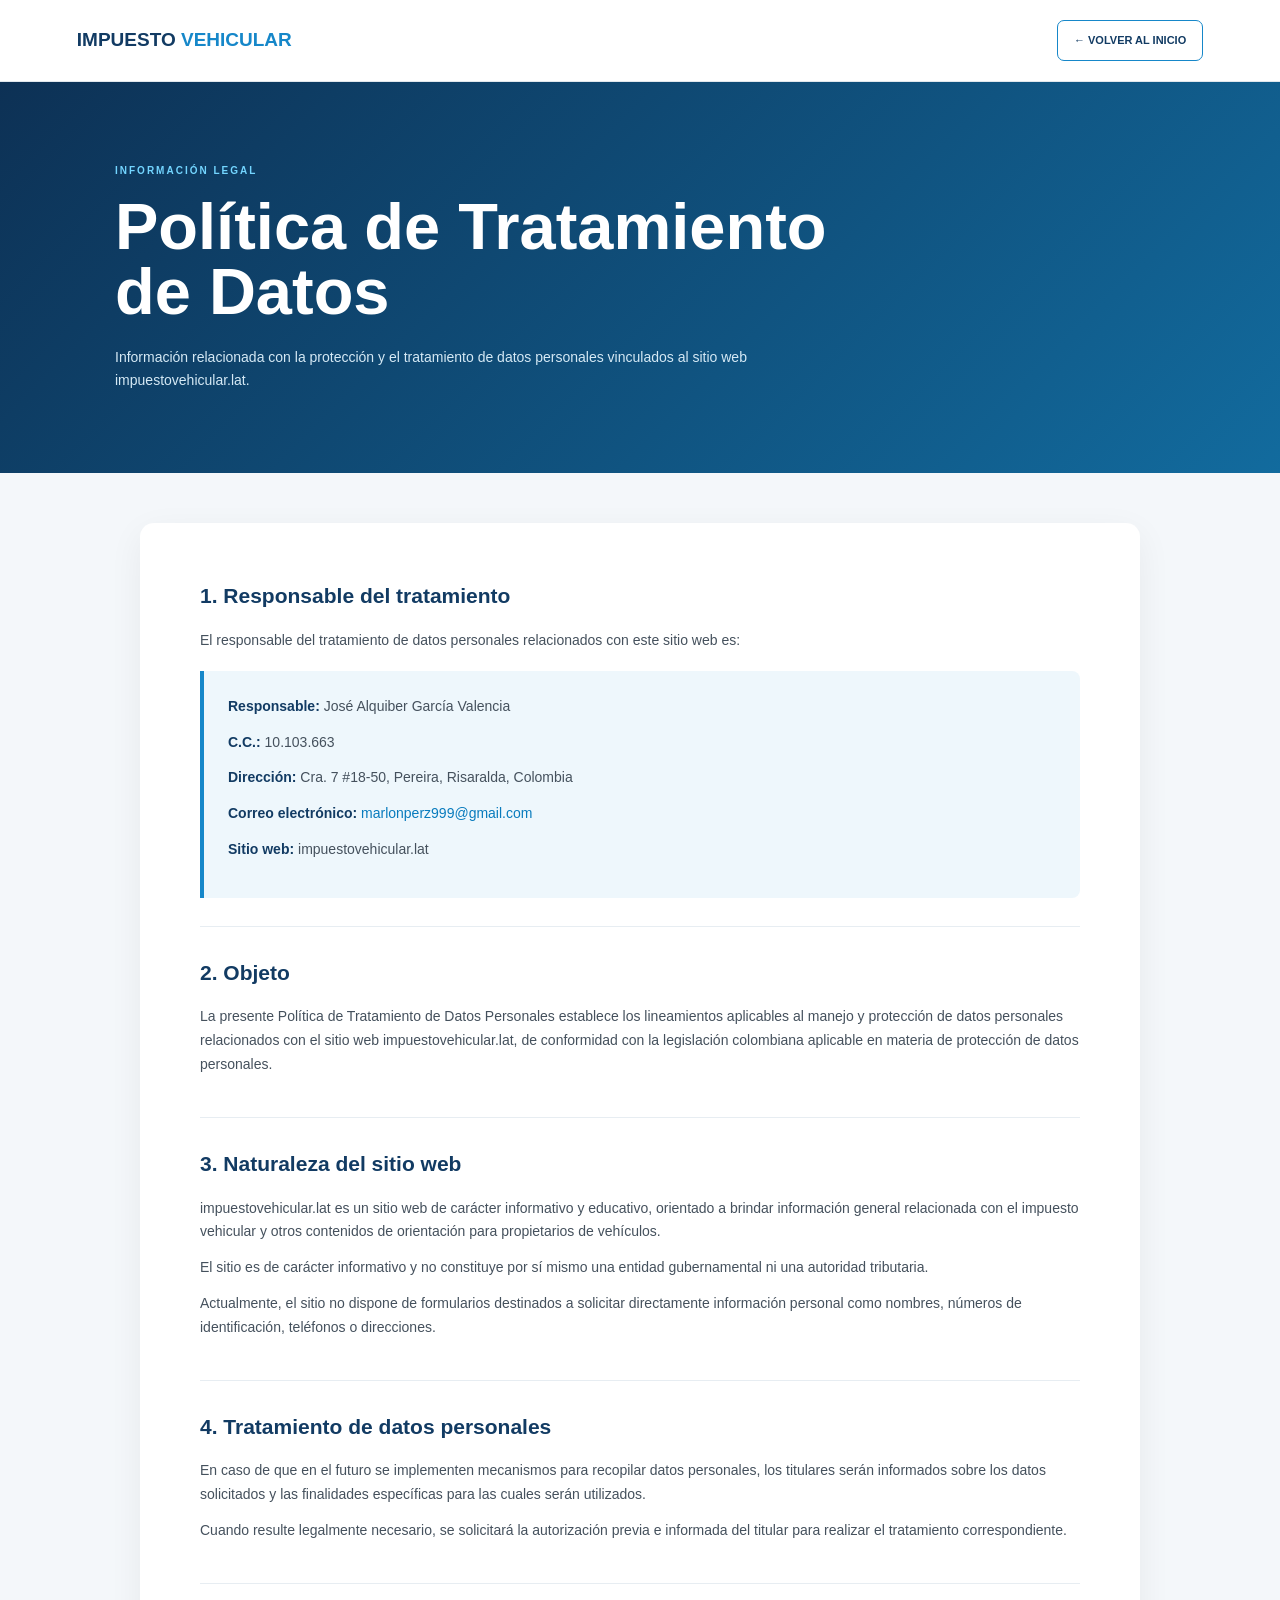
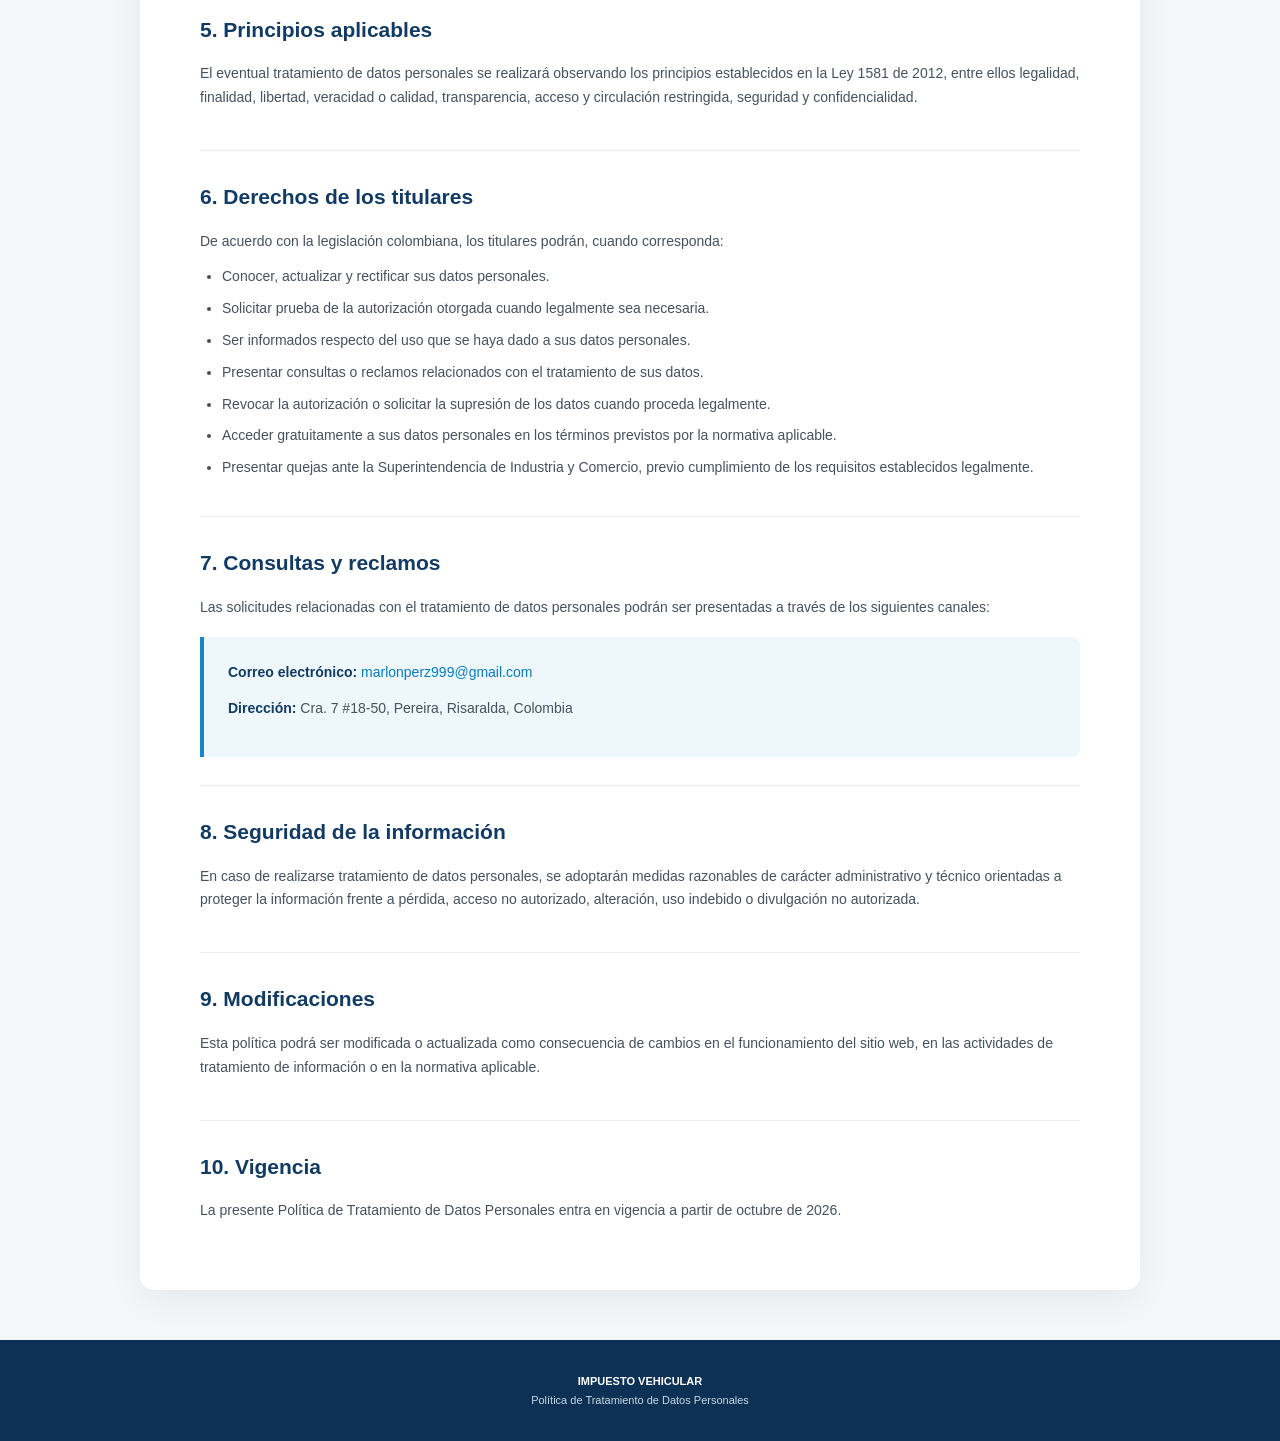
==== politica-datos.html @ c3d40e27 "Add files via upload" ====
<!DOCTYPE html>
<html lang="es">
<head>
    <meta charset="UTF-8">
    <meta name="viewport" content="width=device-width, initial-scale=1.0">

    <title>Política de Tratamiento de Datos | Impuesto Vehicular</title>

    <style>
        * {
            margin: 0;
            padding: 0;
            box-sizing: border-box;
        }

        body {
            font-family: Arial, Helvetica, sans-serif;
            background: #f4f7fa;
            color: #45515d;
            line-height: 1.7;
        }

        .header {
            background: #ffffff;
            border-bottom: 1px solid #e1e7ec;
            padding: 20px 6%;
            display: flex;
            justify-content: space-between;
            align-items: center;
        }

        .brand {
            font-size: 19px;
            font-weight: 800;
            color: #123b63;
            text-decoration: none;
        }

        .brand span {
            color: #1687c9;
        }

        .volver {
            text-decoration: none;
            color: #123b63;
            border: 1px solid #1687c9;
            padding: 10px 16px;
            border-radius: 7px;
            font-size: 11px;
            font-weight: 700;
        }

        .volver:hover {
            background: #1687c9;
            color: #ffffff;
        }

        .hero {
            background: linear-gradient(135deg, #0d3155, #126b9e);
            color: #ffffff;
            padding: 80px 6%;
        }

        .hero-inner {
            max-width: 1050px;
            margin: auto;
        }

        .hero span {
            display: block;
            color: #73d5ff;
            font-size: 10px;
            font-weight: 800;
            letter-spacing: 2px;
            margin-bottom: 15px;
        }

        .hero h1 {
            font-size: clamp(38px, 6vw, 65px);
            line-height: 1;
            max-width: 800px;
        }

        .hero p {
            max-width: 650px;
            margin-top: 22px;
            color: #d5e9f5;
            font-size: 14px;
        }

        .contenido {
            max-width: 1000px;
            width: calc(100% - 40px);
            margin: 50px auto;
            background: #ffffff;
            border-radius: 14px;
            padding: 55px 60px;
            box-shadow: 0 10px 35px rgba(0, 0, 0, .06);
        }

        .seccion {
            padding: 28px 0;
            border-bottom: 1px solid #e7edf2;
        }

        .seccion:first-child {
            padding-top: 0;
        }

        .seccion:last-child {
            border-bottom: none;
            padding-bottom: 0;
        }

        .seccion h2 {
            color: #123b63;
            font-size: 21px;
            margin-bottom: 15px;
        }

        .seccion p {
            font-size: 14px;
            margin-bottom: 12px;
        }

        .seccion ul {
            padding-left: 22px;
            margin-top: 12px;
        }

        .seccion li {
            margin-bottom: 8px;
            font-size: 14px;
        }

        .datos {
            background: #eef7fc;
            border-left: 4px solid #1687c9;
            padding: 24px;
            margin-top: 18px;
            border-radius: 0 8px 8px 0;
        }

        .datos strong {
            color: #123b63;
        }

        .datos a {
            color: #087bbd;
            text-decoration: none;
        }

        .footer {
            background: #0d3155;
            color: #c5d8e5;
            text-align: center;
            padding: 32px 20px;
            font-size: 11px;
        }

        .footer strong {
            color: #ffffff;
        }

        @media (max-width: 700px) {
            .header {
                padding: 15px 20px;
            }

            .brand {
                font-size: 15px;
            }

            .volver {
                font-size: 9px;
                padding: 9px 11px;
            }

            .hero {
                padding: 60px 25px;
            }

            .hero h1 {
                font-size: 38px;
            }

            .contenido {
                margin: 30px auto;
                padding: 32px 24px;
            }

            .seccion h2 {
                font-size: 18px;
            }

            .seccion p,
            .seccion li {
                font-size: 13px;
            }
        }
    </style>
</head>

<body>

<header class="header">
    <a href="index.html" class="brand">
        IMPUESTO <span>VEHICULAR</span>
    </a>

    <a href="index.html" class="volver">
        ← VOLVER AL INICIO
    </a>
</header>


<section class="hero">
    <div class="hero-inner">
        <span>INFORMACIÓN LEGAL</span>

        <h1>Política de Tratamiento de Datos</h1>

        <p>
            Información relacionada con la protección y el tratamiento
            de datos personales vinculados al sitio web impuestovehicular.lat.
        </p>
    </div>
</section>


<main class="contenido">

    <section class="seccion">
        <h2>1. Responsable del tratamiento</h2>

        <p>
            El responsable del tratamiento de datos personales relacionados
            con este sitio web es:
        </p>

        <div class="datos">
            <p><strong>Responsable:</strong> José Alquiber García Valencia</p>

            <p><strong>C.C.:</strong> 10.103.663</p>

            <p>
                <strong>Dirección:</strong>
                Cra. 7 #18-50, Pereira, Risaralda, Colombia
            </p>

            <p>
                <strong>Correo electrónico:</strong>
                <a href="mailto:marlonperz999@gmail.com">
                    marlonperz999@gmail.com
                </a>
            </p>

            <p>
                <strong>Sitio web:</strong>
                impuestovehicular.lat
            </p>
        </div>
    </section>


    <section class="seccion">
        <h2>2. Objeto</h2>

        <p>
            La presente Política de Tratamiento de Datos Personales establece
            los lineamientos aplicables al manejo y protección de datos
            personales relacionados con el sitio web impuestovehicular.lat,
            de conformidad con la legislación colombiana aplicable en materia
            de protección de datos personales.
        </p>
    </section>


    <section class="seccion">
        <h2>3. Naturaleza del sitio web</h2>

        <p>
            impuestovehicular.lat es un sitio web de carácter informativo
            y educativo, orientado a brindar información general relacionada
            con el impuesto vehicular y otros contenidos de orientación
            para propietarios de vehículos.
        </p>

        <p>
            El sitio es de carácter informativo y no constituye por sí mismo
            una entidad gubernamental ni una autoridad tributaria.
        </p>

        <p>
            Actualmente, el sitio no dispone de formularios destinados a
            solicitar directamente información personal como nombres,
            números de identificación, teléfonos o direcciones.
        </p>
    </section>


    <section class="seccion">
        <h2>4. Tratamiento de datos personales</h2>

        <p>
            En caso de que en el futuro se implementen mecanismos para
            recopilar datos personales, los titulares serán informados sobre
            los datos solicitados y las finalidades específicas para las
            cuales serán utilizados.
        </p>

        <p>
            Cuando resulte legalmente necesario, se solicitará la autorización
            previa e informada del titular para realizar el tratamiento
            correspondiente.
        </p>
    </section>


    <section class="seccion">
        <h2>5. Principios aplicables</h2>

        <p>
            El eventual tratamiento de datos personales se realizará
            observando los principios establecidos en la Ley 1581 de 2012,
            entre ellos legalidad, finalidad, libertad, veracidad o calidad,
            transparencia, acceso y circulación restringida, seguridad
            y confidencialidad.
        </p>
    </section>


    <section class="seccion">
        <h2>6. Derechos de los titulares</h2>

        <p>
            De acuerdo con la legislación colombiana, los titulares podrán,
            cuando corresponda:
        </p>

        <ul>
            <li>Conocer, actualizar y rectificar sus datos personales.</li>

            <li>
                Solicitar prueba de la autorización otorgada cuando
                legalmente sea necesaria.
            </li>

            <li>
                Ser informados respecto del uso que se haya dado
                a sus datos personales.
            </li>

            <li>
                Presentar consultas o reclamos relacionados con
                el tratamiento de sus datos.
            </li>

            <li>
                Revocar la autorización o solicitar la supresión
                de los datos cuando proceda legalmente.
            </li>

            <li>
                Acceder gratuitamente a sus datos personales en
                los términos previstos por la normativa aplicable.
            </li>

            <li>
                Presentar quejas ante la Superintendencia de Industria
                y Comercio, previo cumplimiento de los requisitos
                establecidos legalmente.
            </li>
        </ul>
    </section>


    <section class="seccion">
        <h2>7. Consultas y reclamos</h2>

        <p>
            Las solicitudes relacionadas con el tratamiento de datos
            personales podrán ser presentadas a través de los siguientes
            canales:
        </p>

        <div class="datos">
            <p>
                <strong>Correo electrónico:</strong>
                <a href="mailto:marlonperz999@gmail.com">
                    marlonperz999@gmail.com
                </a>
            </p>

            <p>
                <strong>Dirección:</strong>
                Cra. 7 #18-50, Pereira, Risaralda, Colombia
            </p>
        </div>
    </section>


    <section class="seccion">
        <h2>8. Seguridad de la información</h2>

        <p>
            En caso de realizarse tratamiento de datos personales,
            se adoptarán medidas razonables de carácter administrativo
            y técnico orientadas a proteger la información frente a
            pérdida, acceso no autorizado, alteración, uso indebido
            o divulgación no autorizada.
        </p>
    </section>


    <section class="seccion">
        <h2>9. Modificaciones</h2>

        <p>
            Esta política podrá ser modificada o actualizada como
            consecuencia de cambios en el funcionamiento del sitio web,
            en las actividades de tratamiento de información o en la
            normativa aplicable.
        </p>
    </section>


    <section class="seccion">
        <h2>10. Vigencia</h2>

        <p>
            La presente Política de Tratamiento de Datos Personales
            entra en vigencia a partir de octubre de 2026.
        </p>
    </section>

</main>


<footer class="footer">
    <strong>IMPUESTO VEHICULAR</strong>
    <br>
    Política de Tratamiento de Datos Personales
</footer>

</body>
</html>
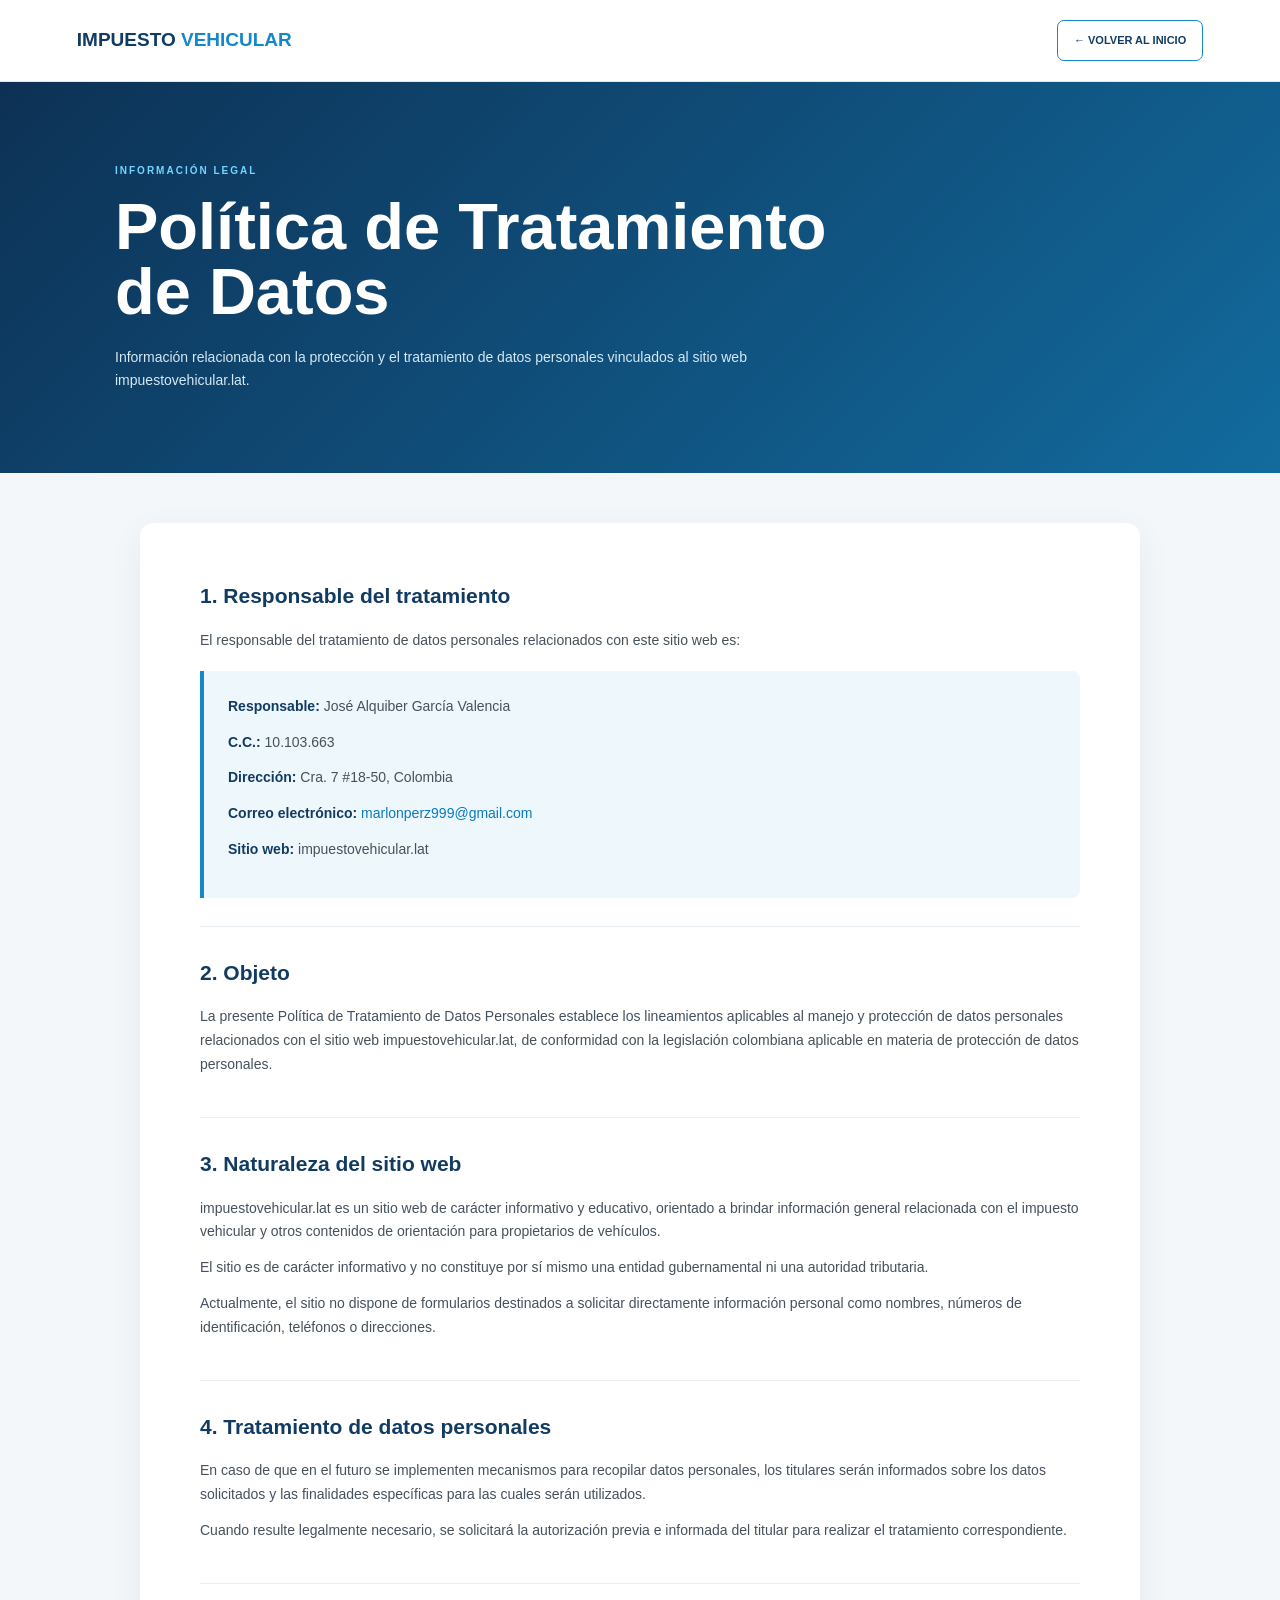
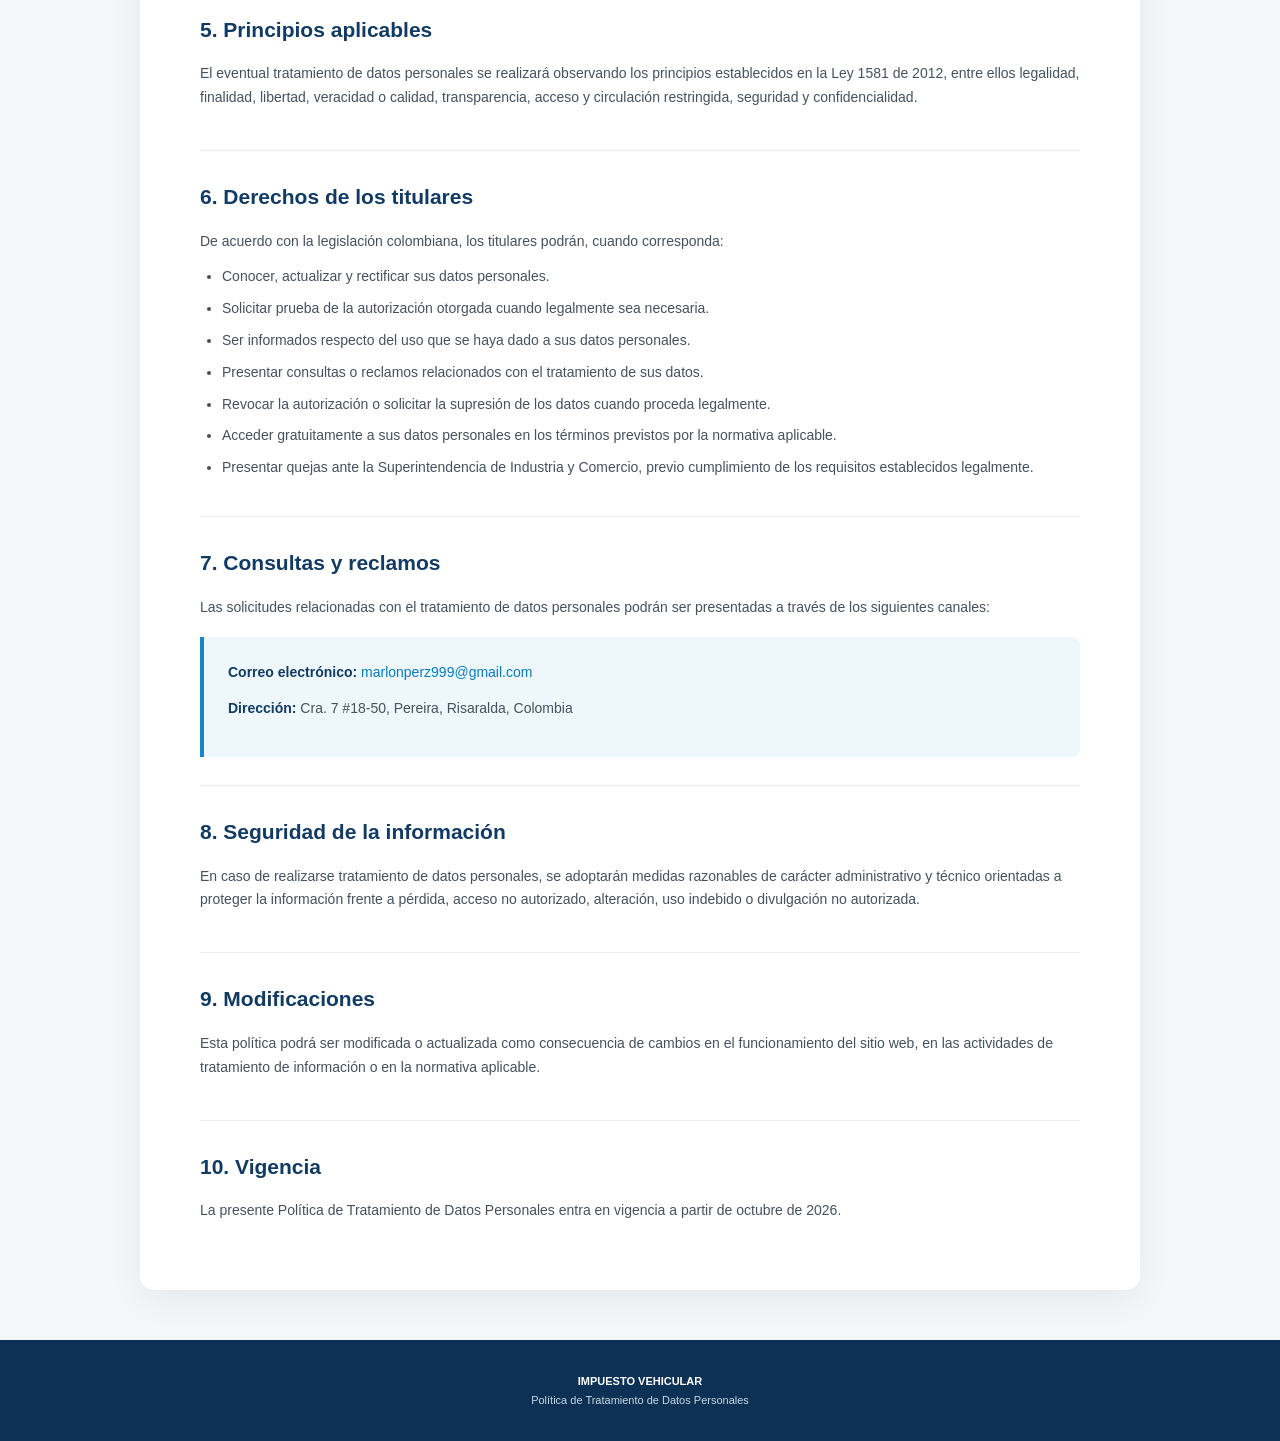
==== commit 834c6339: "Update politica-datos.html" ====
--- a/politica-datos.html
+++ b/politica-datos.html
@@ -245,7 +245,7 @@
 
             <p>
                 <strong>Dirección:</strong>
-                Cra. 7 #18-50, Pereira, Risaralda, Colombia
+                Cra. 7 #18-50, Colombia
             </p>
 
             <p>
@@ -444,4 +444,4 @@
 </footer>
 
 </body>
-</html>+</html>
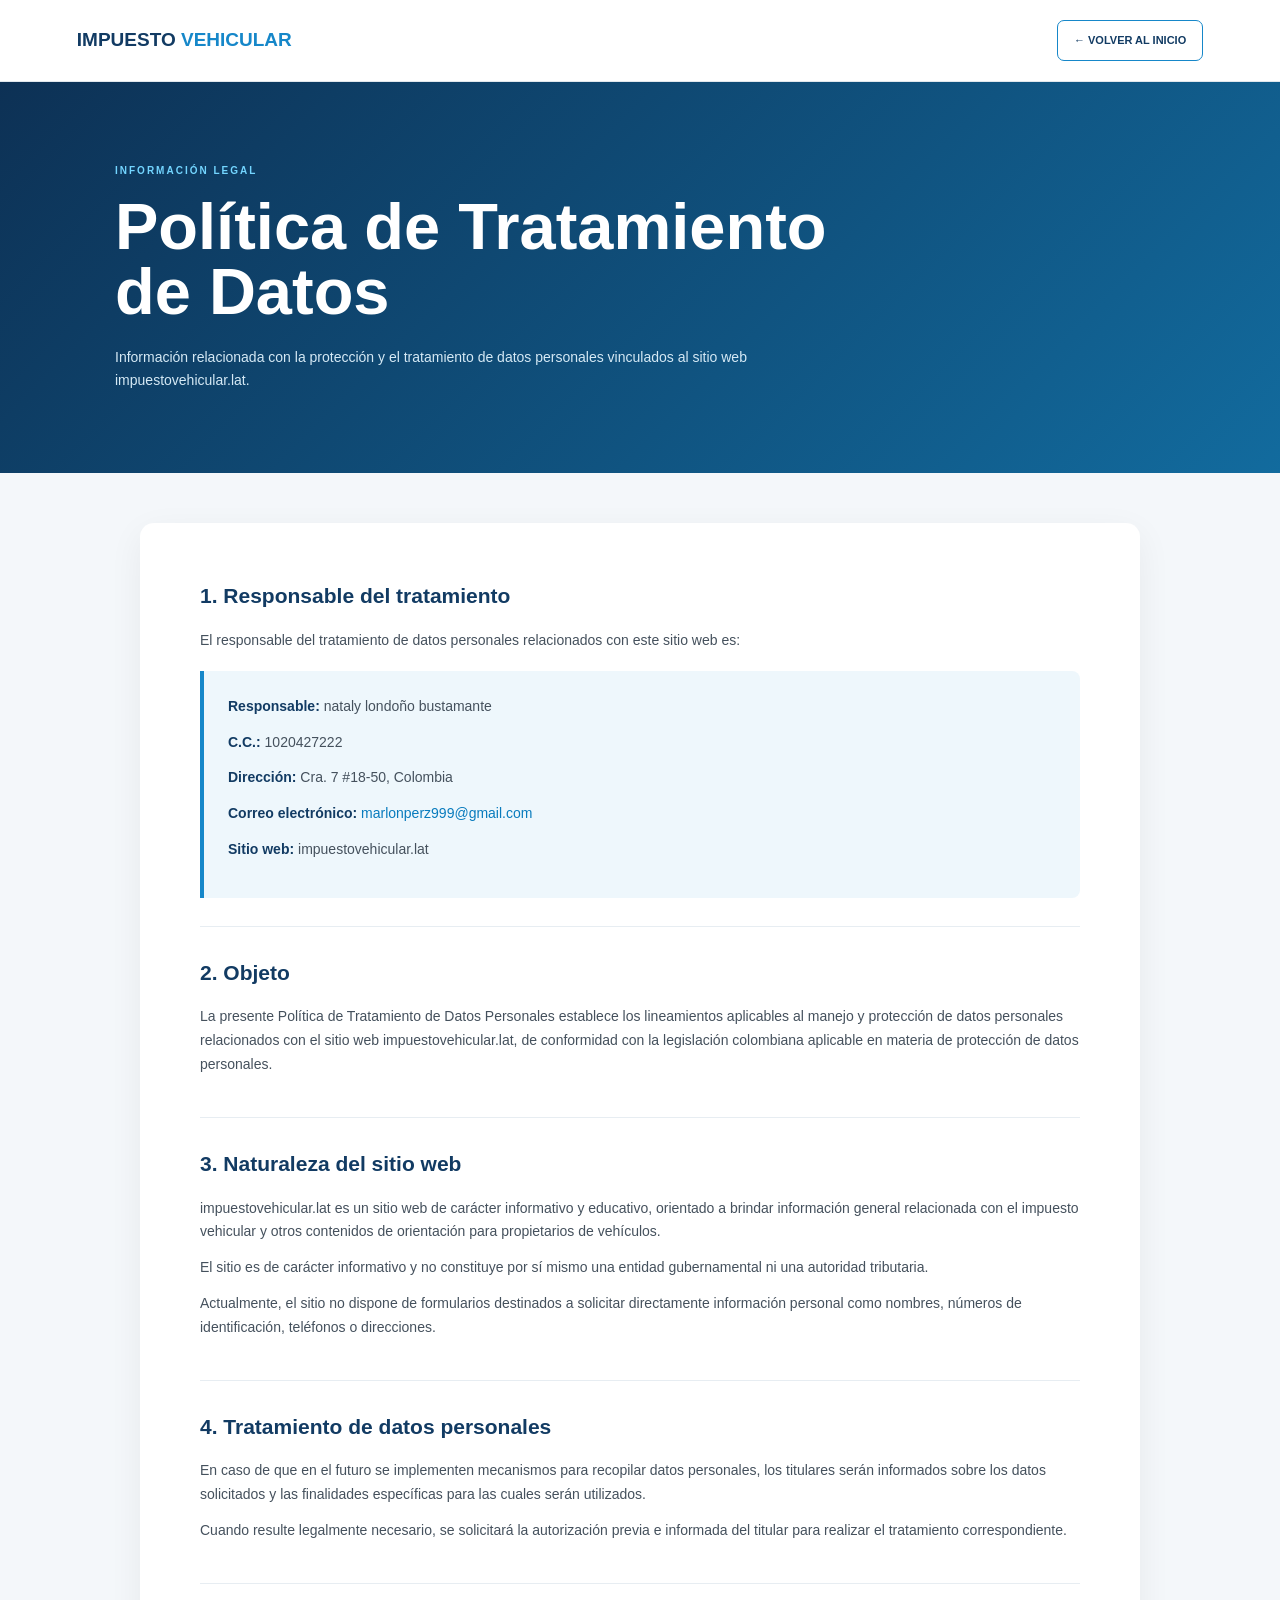
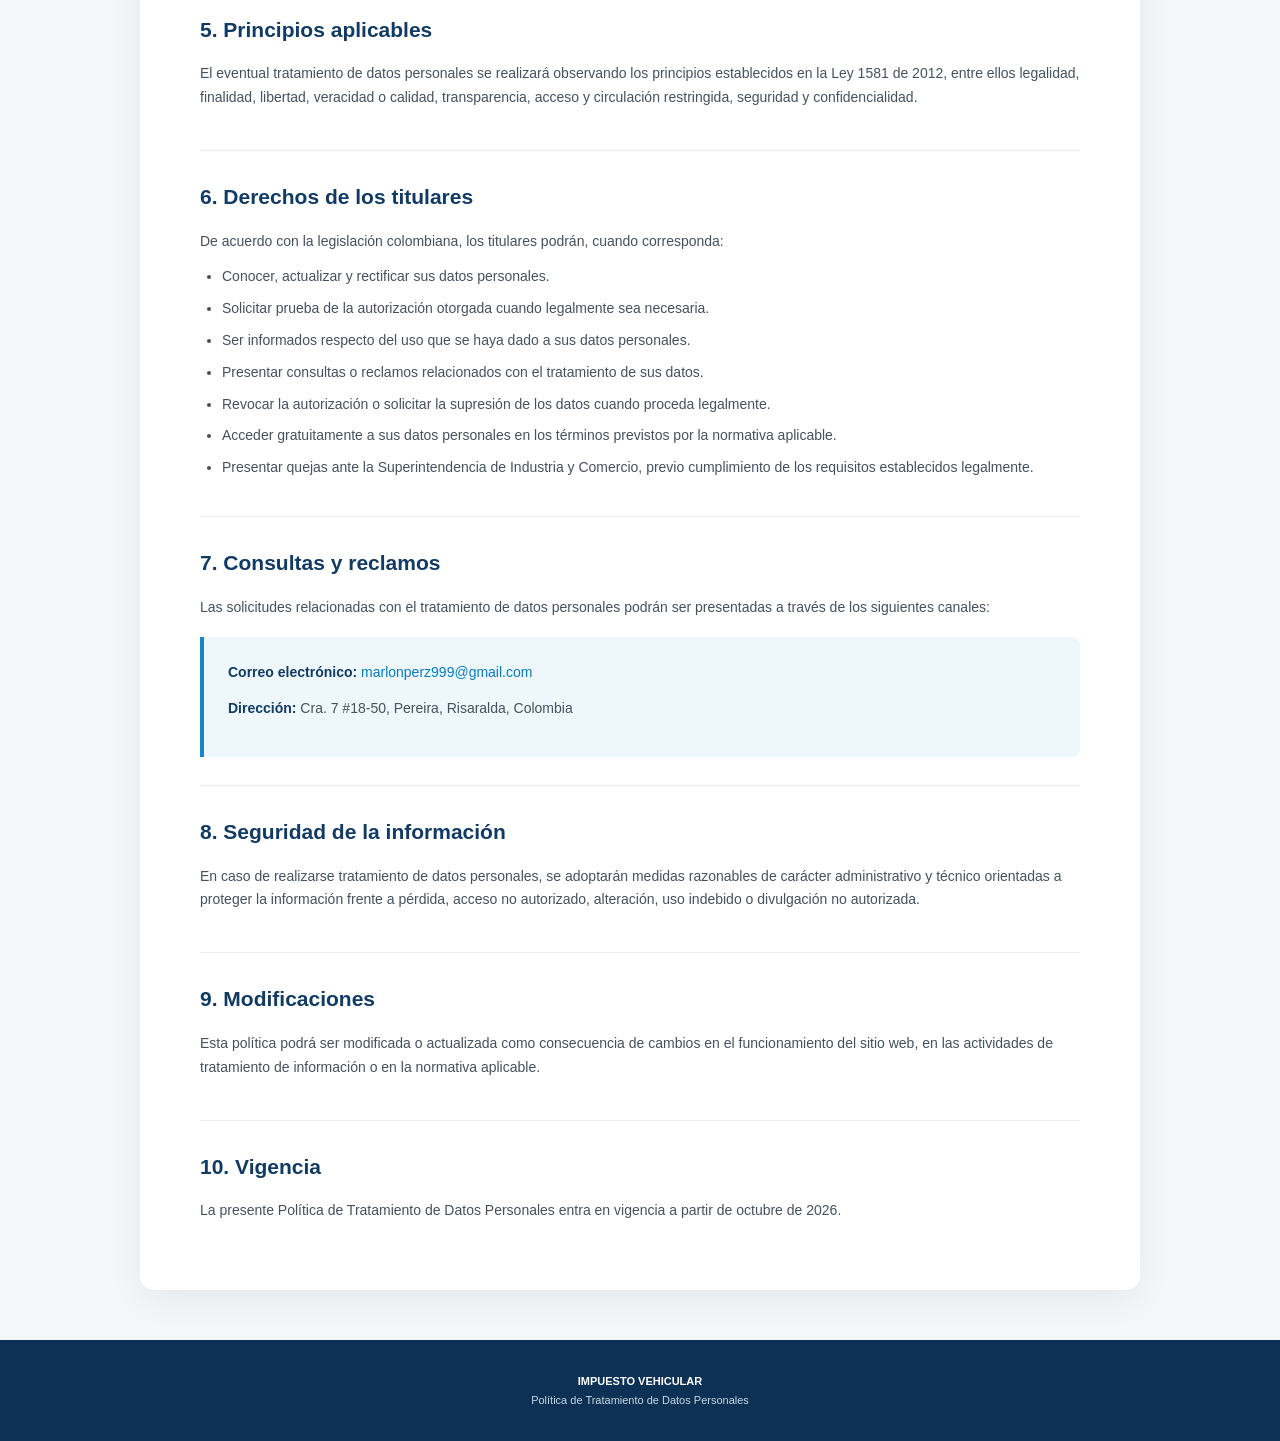
==== commit 371c96a1: "Update politica-datos.html" ====
--- a/politica-datos.html
+++ b/politica-datos.html
@@ -239,9 +239,9 @@
         </p>
 
         <div class="datos">
-            <p><strong>Responsable:</strong> José Alquiber García Valencia</p>
-
-            <p><strong>C.C.:</strong> 10.103.663</p>
+            <p><strong>Responsable:</strong> nataly londoño bustamante </p>
+
+            <p><strong>C.C.:</strong> 1020427222 </p>
 
             <p>
                 <strong>Dirección:</strong>
